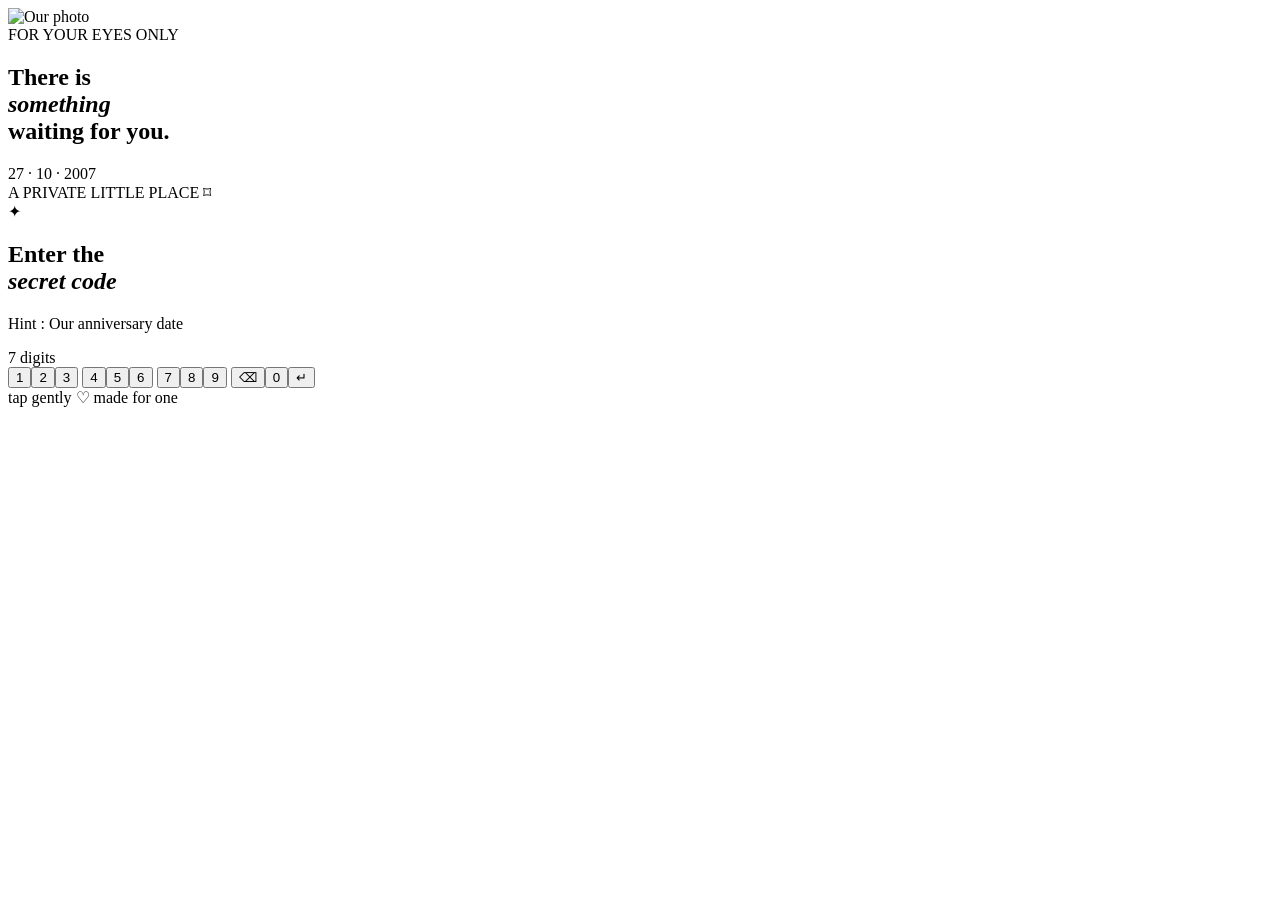
==== index.html @ d56f0968 "Add files via upload" ====
<!DOCTYPE html>
<html lang="en">
<head>
<meta charset="UTF-8">
<meta name="viewport" content="width=device-width,initial-scale=1">
<title>For You — A Secret Birthday</title>
<link rel="preconnect" href="https://fonts.googleapis.com">
<link href="https://fonts.googleapis.com/css2?family=DM+Sans:wght@400;500;600&family=Playfair+Display:ital,wght@0,500;0,600;1,500&display=swap" rel="stylesheet">
<link rel="stylesheet" href="css/style.css">
</head>
<body class="login">
<div class="grain"></div>
<main class="login-stage">
  <section class="login-visual">
    <div class="photo-frame">
  <img src="assets/cover.jpg" alt="Our photo">
</div>
    <div class="visual-copy">
      <span>FOR YOUR EYES ONLY</span>
      <h1>There is<br><em>something</em><br>waiting for you.</h1>
     
    </div>
    <div class="date-stamp">27 · 10 · 2007</div>
  </section>

  <section class="login-panel">
    <div class="panel-top">
      <span class="tiny-label">A PRIVATE LITTLE PLACE</span>
      <span class="lock">⌑</span>
    </div>
    <div class="login-title">
      <div class="star">✦</div>
      <h2>Enter the<br><i>secret code</i></h2>
      <p>Hint : Our anniversary date</p>
    </div>

    <div class="pin" id="pin">
      <i></i><i></i><i></i><i></i><i></i><i></i><i></i>
    </div>
    <div class="message" id="message">7 digits</div>

    <div class="keypad" id="keypad">
      <button data-k="1">1</button><button data-k="2">2</button><button data-k="3">3</button>
      <button data-k="4">4</button><button data-k="5">5</button><button data-k="6">6</button>
      <button data-k="7">7</button><button data-k="8">8</button><button data-k="9">9</button>
      <button class="soft" data-k="clear">⌫</button><button data-k="0">0</button><button class="soft" data-k="enter">↵</button>
    </div>

    <div class="login-bottom">
      <span>tap gently</span>
      <span>♡</span>
      <span>made for one</span>
    </div>
  </section>
</main>
<script src="js/config.js"></script>
<script src="js/auth.js"></script>
</body>
</html>
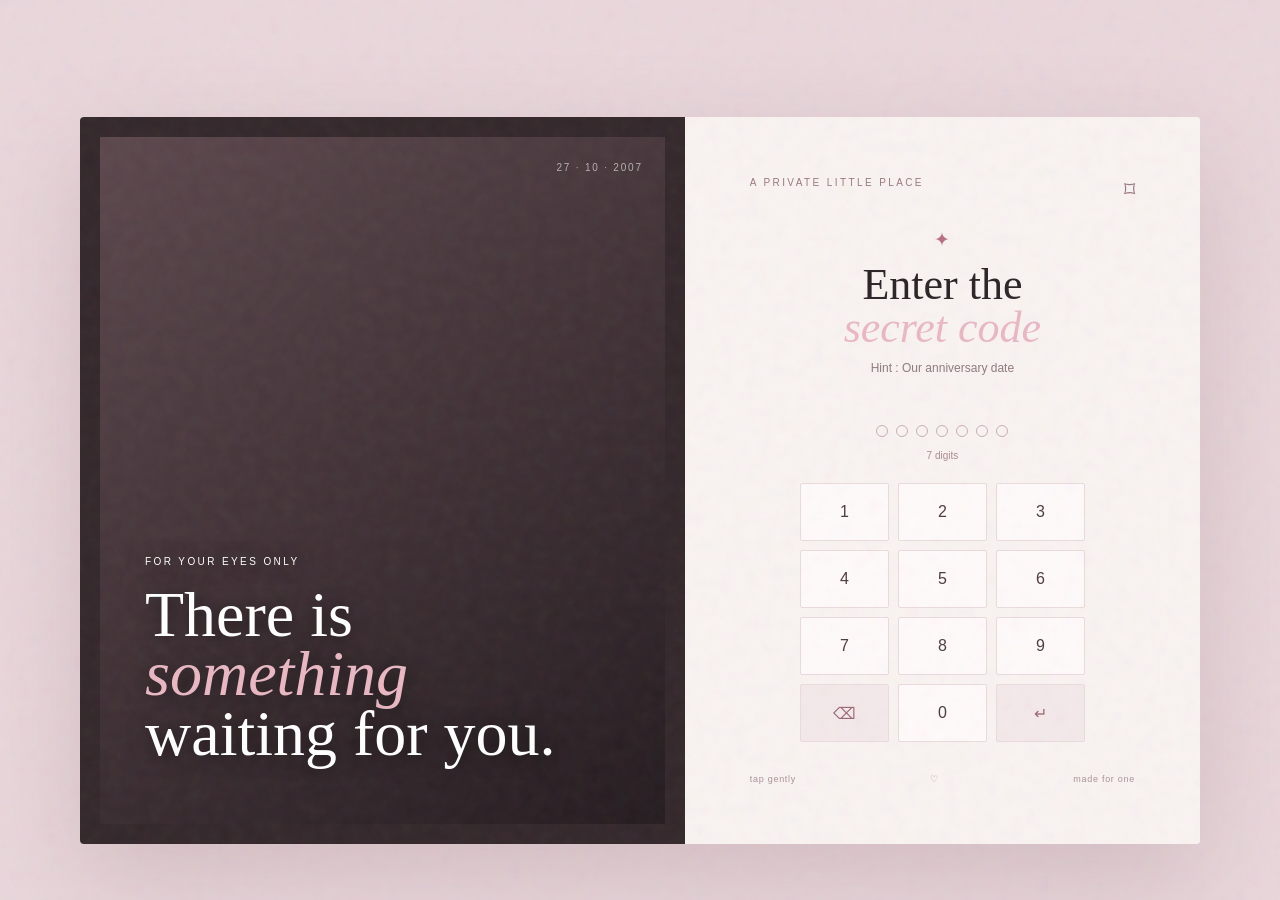
==== commit c56d7258: "Fix HTML formatting in index.html" ====
--- a/index.html
+++ b/index.html
@@ -13,7 +13,7 @@
 <main class="login-stage">
   <section class="login-visual">
     <div class="photo-frame">
-  <img src="assets/cover.jpg" alt="Our photo">
+  
 </div>
     <div class="visual-copy">
       <span>FOR YOUR EYES ONLY</span>
--- a/css/style.css
+++ b/css/style.css
@@ -0,0 +1,1775 @@
+* {
+  box-sizing: border-box
+}
+
+html {
+  scroll-behavior: smooth
+}
+
+body {
+  margin: 0;
+  font-family: "DM Sans", sans-serif;
+  color: #2b2326
+}
+
+button {
+  font: inherit
+}
+
+a {
+  text-decoration: none;
+  color: inherit
+}
+
+.grain:after,
+.cinema-noise:after {
+  content: "";
+  position: fixed;
+  inset: -50%;
+  pointer-events: none;
+  opacity: .055;
+  background-image: url("data:image/svg+xml,%3Csvg viewBox='0 0 160 160' xmlns='http://www.w3.org/2000/svg'%3E%3Cfilter id='n'%3E%3CfeTurbulence type='fractalNoise' baseFrequency='.85' numOctaves='4' stitchTiles='stitch'/%3E%3C/filter%3E%3Crect width='100%25' height='100%25' filter='url(%23n)'/%3E%3C/svg%3E");
+  z-index: 100
+}
+
+.login {
+  min-height: 100vh;
+  background: #ead7dc;
+  display: grid;
+  place-items: center;
+  padding: 25px
+}
+
+.login-stage {
+  width: min(1120px, 100%);
+  min-height: 720px;
+  display: grid;
+  grid-template-columns: 1.08fr .92fr;
+  background: #f8f2f1;
+  box-shadow: 0 35px 100px #74535c33;
+  overflow: hidden;
+  border-radius: 4px;
+  transition: .7s
+}
+
+.login-stage.success {
+  transform: scale(1.03);
+  opacity: 0
+}
+
+.login-visual {
+  position: relative;
+  min-height: 720px;
+  background: #33272b;
+  overflow: hidden
+}
+
+.photo-frame {
+  position: absolute;
+  inset: 20px;
+  background: linear-gradient(145deg, #5c474d, #241b1f);
+  overflow: hidden
+}
+
+.photo-placeholder {
+  position: absolute;
+  inset: 0;
+  display: grid;
+  place-content: center;
+  text-align: center;
+  color: #e6cfd4;
+  letter-spacing: .18em;
+  font-size: 12px;
+  background: radial-gradient(circle at 50% 35%, #80606a, #2c2226 70%)
+}
+
+.placeholder-mark {
+  font: 80px "Playfair Display";
+  margin-bottom: 15px
+}
+
+.photo-placeholder small {
+  display: block;
+  letter-spacing: 0;
+  font-size: 10px;
+  opacity: .65;
+  margin-top: 8px
+}
+
+.visual-copy {
+  position: absolute;
+  left: 65px;
+  bottom: 65px;
+  color: #fff;
+  z-index: 2;
+  text-shadow: 0 2px 20px #0009
+}
+
+.visual-copy span,
+.tiny-label,
+.overline,
+.chapter {
+  font-size: 10px;
+  letter-spacing: .24em
+}
+
+.visual-copy h1 {
+  font: 500 clamp(42px, 5vw, 73px)/.93 "Playfair Display";
+  margin: 16px 0
+}
+
+.visual-copy em,
+.login-title i,
+h1 i {
+  color: #e9b8c3
+}
+
+.visual-copy p {
+  font-size: 12px;
+  opacity: .75
+}
+
+.date-stamp {
+  position: absolute;
+  right: 42px;
+  top: 45px;
+  color: #fff9;
+  font-size: 10px;
+  letter-spacing: .18em;
+  z-index: 3
+}
+
+.login-panel {
+  padding: 60px 65px;
+  display: flex;
+  flex-direction: column;
+  justify-content: center;
+  background: #f9f3f1
+}
+
+.panel-top {
+  display: flex;
+  justify-content: space-between;
+  color: #9a777f
+}
+
+.lock {
+  font-size: 22px
+}
+
+.login-title {
+  text-align: center;
+  margin: 25px 0 25px
+}
+
+.star {
+  font-size: 19px;
+  color: #b86f7e
+}
+
+.login-title h2 {
+  font: 500 44px/.98 "Playfair Display";
+  margin: 12px 0
+}
+
+.login-title p {
+  font-size: 12px;
+  color: #8e7a7e
+}
+
+.pin {
+  display: flex;
+  justify-content: center;
+  gap: 8px;
+  margin: 13px 0
+}
+
+.pin i {
+  width: 12px;
+  height: 12px;
+  border: 1px solid #c9afb5;
+  border-radius: 50%;
+  transition: .2s
+}
+
+.pin i.on {
+  background: #ad6878;
+  border-color: #ad6878;
+  box-shadow: 0 0 0 4px #ad68781a
+}
+
+.message {
+  text-align: center;
+  height: 18px;
+  color: #aa8b91;
+  font-size: 10px;
+  margin-bottom: 15px
+}
+
+.message.error {
+  color: #b84f63
+}
+
+.keypad {
+  width: 285px;
+  max-width: 100%;
+  margin: auto;
+  display: grid;
+  grid-template-columns: repeat(3, 1fr);
+  gap: 9px
+}
+
+.keypad button {
+  height: 58px;
+  border: 1px solid #eadbdd;
+  background: #fffafa;
+  color: #4b3b40;
+  border-radius: 2px;
+  cursor: pointer;
+  transition: .2s
+}
+
+.keypad button:hover {
+  background: #efdde1;
+  transform: translateY(-2px)
+}
+
+.keypad .soft {
+  background: #f4e9ea;
+  color: #9b6874
+}
+
+.login-bottom {
+  display: flex;
+  justify-content: space-between;
+  font-size: 9px;
+  color: #aa9297;
+  margin-top: 32px;
+  letter-spacing: .08em
+}
+
+.cinema {
+  min-height: 100vh;
+  background: #0d0a0c;
+  color: #f9f2ef;
+  display: grid;
+  place-items: center
+}
+
+.intro {
+  text-align: center;
+  width: min(760px, 90%);
+  position: relative
+}
+
+.intro-line {
+  height: 1px;
+  width: 55px;
+  background: #bd7888;
+  margin: 0 auto 28px
+}
+
+.intro h1 {
+  font: 500 clamp(45px, 7vw, 88px)/.95 "Playfair Display";
+  min-height: 1.9em;
+  margin: 15px 0
+}
+
+.intro-sub {
+  max-width: 510px;
+  margin: 0 auto;
+  color: #a99b9f;
+  line-height: 1.7;
+  font-size: 14px
+}
+
+.ghost-btn {
+  margin-top: 38px;
+  padding: 14px 24px;
+  border: 1px solid #69545a;
+  background: transparent;
+  color: #fff;
+  border-radius: 999px;
+  cursor: pointer
+}
+
+.ghost-btn span {
+  margin-left: 18px;
+  color: #d18b99
+}
+
+.progress {
+  position: fixed;
+  bottom: 30px;
+  left: 50%;
+  transform: translateX(-50%);
+  font-size: 9px;
+  letter-spacing: .2em;
+  color: #73666b
+}
+
+.progress span {
+  display: inline-block;
+  width: 70px;
+  height: 1px;
+  background: #5c4c51;
+  margin: 0 12px 3px
+}
+
+.gift-page,
+.letter-page {
+  min-height: 100vh;
+  background: #eee1dc
+}
+
+.minimal-head {
+  height: 75px;
+  padding: 0 5%;
+  display: flex;
+  align-items: center;
+  justify-content: space-between;
+  font-size: 9px;
+  letter-spacing: .2em;
+  color: #897278;
+  border-bottom: 1px solid #dac8c6
+}
+
+.gift-stage {
+  text-align: center;
+  min-height: calc(100vh - 75px);
+  display: flex;
+  flex-direction: column;
+  align-items: center;
+  justify-content: center
+}
+
+.gift-stage h1 {
+  font: 500 clamp(46px, 7vw, 84px)/.95 "Playfair Display";
+  margin: 17px 0
+}
+
+.subtle {
+  color: #8c777a;
+  font-size: 13px
+}
+
+.gift-box {
+  width: 180px;
+  height: 155px;
+  position: relative;
+  margin: 55px auto 28px;
+  cursor: pointer;
+  filter: drop-shadow(0 30px 25px #5e3b431f)
+}
+
+.box-body {
+  position: absolute;
+  left: 15px;
+  right: 15px;
+  bottom: 0;
+  height: 100px;
+  background: #b97181;
+  border-radius: 3px
+}
+
+.lid {
+  position: absolute;
+  z-index: 4;
+  left: 5px;
+  right: 5px;
+  top: 36px;
+  height: 34px;
+  background: #c88795;
+  border-radius: 3px;
+  transition: .8s
+}
+
+.lid span {
+  color: #f7e4e6
+}
+
+.ribbon-v {
+  position: absolute;
+  z-index: 5;
+  left: 82px;
+  top: 36px;
+  width: 17px;
+  height: 119px;
+  background: #efd3d8
+}
+
+.ribbon-h {
+  position: absolute;
+  z-index: 5;
+  left: 15px;
+  right: 15px;
+  top: 77px;
+  height: 14px;
+  background: #efd3d8
+}
+
+.glow {
+  position: absolute;
+  inset: -50px;
+  background: #e7aeba55;
+  filter: blur(35px);
+  z-index: -1
+}
+
+.gift-box.opened .lid {
+  transform: translateY(-80px) rotate(-4deg);
+  opacity: .1
+}
+
+.gift-box.opened .box-body {
+  transform: translateY(20px);
+  transition: .7s
+}
+
+.gift-box.opened .glow {
+  opacity: 1;
+  transform: scale(1.5)
+}
+
+.dark-btn {
+  border: 0;
+  background: #2e2528;
+  color: white;
+  padding: 14px 24px;
+  border-radius: 999px;
+  cursor: pointer;
+  font-size: 12px;
+  transition: .2s
+}
+
+.dark-btn:hover {
+  transform: translateY(-2px);
+  background: #a86170
+}
+
+.hint {
+  font-size: 9px;
+  color: #a58f93;
+  margin-top: 12px
+}
+
+.memory-page {
+  min-height: 100vh;
+  background: #f4eee9
+}
+
+.memory-main,
+.story-main {
+  width: min(1120px, 90%);
+  margin: auto;
+  padding: 80px 0
+}
+
+.chapter-intro {
+  max-width: 700px;
+  margin-bottom: 55px
+}
+
+.chapter-intro h1 {
+  font: 500 clamp(48px, 7vw, 88px)/.92 "Playfair Display";
+  margin: 18px 0
+}
+
+.chapter-intro p {
+  max-width: 480px;
+  color: #8b787a;
+  line-height: 1.7
+}
+
+.memory-wall {
+  display: grid;
+  grid-template-columns: 1fr 1fr 1fr;
+  gap: 28px;
+  align-items: start
+}
+
+.memory-card {
+  background: #fff;
+  padding: 12px 12px 20px;
+  box-shadow: 0 20px 50px #49323712;
+  transition: .4s
+}
+
+.memory-card:hover {
+  transform: translateY(-8px) rotate(0) !important
+}
+
+.memory-card:nth-child(1) {
+  transform: rotate(-2deg)
+}
+
+.memory-card:nth-child(2) {
+  transform: translateY(65px) rotate(2deg)
+}
+
+.memory-card:nth-child(3) {
+  transform: translateY(10px) rotate(-1deg);
+  grid-column: 2/4
+}
+
+.memory-card:nth-child(4) {
+  transform: translateY(30px) rotate(2deg)
+}
+
+.real-photo {
+  height: 260px;
+  display: grid;
+  place-items: center;
+  background: linear-gradient(135deg, #dac2c6, #efe1da);
+  color: #99777e;
+  font-size: 10px;
+  letter-spacing: .2em
+}
+
+.memory-card.wide .real-photo {
+  height: 320px
+}
+
+.memory-card span {
+  display: block;
+  font-size: 9px;
+  color: #b78a92;
+  margin: 18px 5px 5px
+}
+
+.memory-card h3 {
+  font: 500 25px "Playfair Display";
+  margin: 0 5px
+}
+
+.memory-card p {
+  font-size: 11px;
+  color: #887579;
+  margin: 8px 5px
+}
+
+.next-link {
+  display: block;
+  width: max-content;
+  margin: 70px auto 0;
+  font-size: 12px;
+  letter-spacing: .08em;
+  color: #80686e
+}
+
+.next-link b {
+  font-size: 18px;
+  margin-left: 15px;
+  color: #b36978
+}
+
+.story-page {
+  min-height: 100vh;
+  background: #21191d;
+  color: #f5ebe8
+}
+
+.story-main {
+  padding-bottom: 100px
+}
+
+.centered {
+  text-align: center;
+  margin: 20px auto 85px
+}
+
+.centered p {
+  margin: 0 auto;
+  color: #9e8e91
+}
+
+.story-line {
+  max-width: 760px;
+  margin: auto;
+  border-left: 1px solid #59474c;
+  padding-left: 48px
+}
+
+.story-line article {
+  position: relative;
+  padding: 0 0 75px
+}
+
+.story-line time {
+  position: absolute;
+  left: -71px;
+  top: -2px;
+  width: 45px;
+  height: 45px;
+  border: 1px solid #71565d;
+  border-radius: 50%;
+  display: grid;
+  place-items: center;
+  font-size: 10px;
+  color: #d19aa5;
+  background: #21191d
+}
+
+.story-line small {
+  font-size: 9px;
+  letter-spacing: .18em;
+  color: #b87986
+}
+
+.story-line h2 {
+  font: 500 35px "Playfair Display";
+  margin: 13px 0
+}
+
+.story-line p {
+  color: #a69598;
+  line-height: 1.8;
+  font-size: 13px;
+  max-width: 560px
+}
+
+.letter-stage {
+  min-height: calc(100vh - 75px);
+  display: flex;
+  flex-direction: column;
+  align-items: center;
+  justify-content: center
+}
+
+.envelope-wrap {
+  width: min(600px, 88vw);
+  height: 390px;
+  position: relative;
+  perspective: 1000px;
+  margin-bottom: 35px
+}
+
+.envelope-back {
+  position: absolute;
+  inset: 25px 0 0;
+  background: #c99586;
+  border-radius: 3px;
+  box-shadow: 0 25px 70px #55333b22
+}
+
+
+.letter-sheet {
+  position: absolute;
+  z-index: 3;
+  left: 9%;
+  right: 9%;
+  top: 50px;
+  height: 340px;
+  background: #fffaf2;
+  padding: 22px 28px;
+  box-shadow: 0 10px 35px #533b361c;
+  transition: .9s;
+  overflow: hidden;
+}
+
+.letter-sheet small {
+  font-size: 9px;
+  letter-spacing: .2em;
+  color: #b07680;
+}
+
+.letter-sheet h1 {
+  font: 500 25px "Playfair Display", Georgia, serif;
+  margin: 8px 0 12px;
+}
+
+.letter-sheet p {
+  font-size: 11.5px;
+  line-height: 1.45;
+  color: #000000b0;
+  margin: 0;
+}
+
+
+
+.signature {
+  font: italic 20px "Playfair Display";
+  text-align: right;
+  margin-top: 20px
+}
+
+.envelope-flap {
+  position: absolute;
+  z-index: 5;
+  left: 0;
+  right: 0;
+  top: 25px;
+  height: 180px;
+  background: #d9aa9c;
+  clip-path: polygon(0 0, 100% 0, 50% 100%);
+  transform-origin: top;
+  transition: .9s;
+  filter: drop-shadow(0 2px 2px #6a3d4514)
+}
+
+.envelope-wrap.opened .envelope-flap {
+  transform: rotateX(180deg);
+  z-index: 1
+}
+
+.envelope-wrap.opened .letter-sheet {
+  transform: translateY(-90px);
+  z-index: 6
+}
+
+.secret-page {
+  min-height: 100vh;
+  background: #f2e6e0
+}
+
+.secret-main {
+  width: min(850px, 90%);
+  margin: auto;
+  text-align: center;
+  padding: 95px 0
+}
+
+.secret-main h1 {
+  font: 500 clamp(50px, 7vw, 86px)/.95 "Playfair Display";
+  margin: 18px 0
+}
+
+.secret-main>p {
+  color: #8b767b
+}
+
+.question-card {
+  margin: 55px auto 0;
+  max-width: 620px;
+  background: #fffaf7;
+  padding: 45px;
+  box-shadow: 0 25px 60px #4c343a12;
+  text-align: left
+}
+
+.question-card small {
+  font-size: 9px;
+  letter-spacing: .2em;
+  color: #aa7180
+}
+
+.question-card h2 {
+  font: 500 30px "Playfair Display";
+  margin: 18px 0 28px
+}
+
+.answers {
+  display: grid;
+  gap: 10px
+}
+
+.answers button {
+  padding: 14px;
+  border: 1px solid #dfcacc;
+  background: #fff;
+  border-radius: 3px;
+  text-align: left;
+  cursor: pointer
+}
+
+.answers button:hover {
+  background: #f5e6e8
+}
+
+.good,
+.bad {
+  font-size: 11px;
+  margin-top: 15px
+}
+
+.good {
+  color: #548065
+}
+
+.bad {
+  color: #a75867
+}
+
+.final-page {
+  min-height: 100vh;
+  background: radial-gradient(circle at 50% 35%, #fff5f2, #edd6dc);
+  display: grid;
+  place-items: center;
+  text-align: center;
+  overflow: hidden
+}
+
+.final-main {
+  position: relative;
+  z-index: 2;
+  padding: 50px 20px
+}
+
+.final-main h1 {
+  font: 500 clamp(48px, 7vw, 90px)/.93 "Playfair Display";
+  margin: 18px 0
+}
+
+.final-copy {
+  max-width: 530px;
+  color: #8c767b;
+  line-height: 1.8;
+  font-size: 13px;
+  margin: 0 auto 28px
+}
+
+.cake {
+  width: 190px;
+  height: 170px;
+  position: relative;
+  margin: 0 auto 30px;
+  transition: .4s
+}
+
+.cake-body {
+  position: absolute;
+  left: 20px;
+  right: 20px;
+  bottom: 15px;
+  height: 85px;
+  background: #bd7787;
+  border-radius: 8px 8px 18px 18px
+}
+
+.icing {
+  position: absolute;
+  z-index: 2;
+  left: 20px;
+  right: 20px;
+  top: 65px;
+  height: 30px;
+  background: #fff3ef;
+  border-radius: 50%
+}
+
+.candle {
+  position: absolute;
+  z-index: 3;
+  left: 89px;
+  top: 20px;
+  width: 12px;
+  height: 52px;
+  background: #e8bdc5;
+  border-radius: 4px
+}
+
+.flame {
+  position: absolute;
+  z-index: 5;
+  left: 91px;
+  top: 3px;
+  width: 9px;
+  height: 18px;
+  background: #e9a754;
+  border-radius: 50% 50% 45% 45%;
+  animation: flick 0.65s infinite alternate
+}
+
+@keyframes flick {
+  to {
+    transform: scale(.75);
+    opacity: .65
+  }
+}
+
+.cake.celebrated .flame {
+  opacity: 0;
+  transform: scale(0)
+}
+
+.replay {
+  font-size: 10px;
+  color: #8c767b;
+  margin-top: 18px;
+  cursor: pointer;
+  text-decoration: underline
+}
+
+#confetti {
+  position: fixed;
+  inset: 0;
+  z-index: 10;
+  pointer-events: none
+}
+
+.final-orbit {
+  position: fixed;
+  inset: 10%;
+  border: 1px solid #c0838d33;
+  border-radius: 50%;
+  animation: spin 25s linear infinite;
+  color: #b66d7c;
+  font-size: 24px
+}
+
+@keyframes spin {
+  to {
+    transform: rotate(360deg)
+  }
+}
+
+@media(max-width:800px) {
+  .login {
+    padding: 0
+  }
+
+  .login-stage {
+    grid-template-columns: 1fr;
+    min-height: 100vh
+  }
+
+  .login-visual {
+    min-height: 48vh
+  }
+
+  .login-panel {
+    min-height: 52vh;
+    padding: 35px 25px
+  }
+
+  .visual-copy {
+    left: 35px;
+    bottom: 35px
+  }
+
+  .visual-copy h1 {
+    font-size: 48px
+  }
+
+  .memory-wall {
+    grid-template-columns: 1fr 1fr
+  }
+
+  .memory-card:nth-child(3) {
+    grid-column: 1/3
+  }
+
+  .memory-card:nth-child(2) {
+    transform: translateY(25px)
+  }
+
+  .story-line {
+    padding-left: 35px
+  }
+
+  .story-line time {
+    left: -58px;
+    width: 38px;
+    height: 38px
+  }
+
+  .letter-sheet {
+    padding: 28px
+  }
+
+  .envelope-wrap {
+    height: 350px
+  }
+
+  .question-card {
+    padding: 30px
+  }
+}
+
+@media(max-width:520px) {
+  .memory-wall {
+    grid-template-columns: 1fr
+  }
+
+  .memory-card:nth-child(3) {
+    grid-column: auto
+  }
+
+  .memory-card:nth-child(2),
+  .memory-card:nth-child(3),
+  .memory-card:nth-child(4) {
+    transform: none
+  }
+
+  .real-photo,
+  .memory-card.wide .real-photo {
+    height: 250px
+  }
+
+  .chapter-intro h1 {
+    font-size: 54px
+  }
+
+  .story-line h2 {
+    font-size: 28px
+  }
+
+  .letter-sheet {
+    left: 5%;
+    right: 5%;
+    height: 300px
+  }
+
+  .letter-sheet h1 {
+    font-size: 26px
+  }
+
+  .envelope-wrap {
+    height: 320px
+  }
+
+  .visual-copy h1 {
+    font-size: 42px
+  }
+}
+
+#confetti {
+  position: fixed;
+  inset: 0;
+  width: 100%;
+  height: 100%;
+  pointer-events: none;
+  z-index: 1000;
+}
+
+.photo-frame img {
+  width: 100%;
+  height: 100%;
+  object-fit: cover;
+  display: block;
+  filter: brightness(0.88);
+  transition: transform 1s ease;
+}
+
+.photo-frame:hover img {
+  transform: scale(1.03);
+}
+
+.real-photo {
+  overflow: hidden;
+}
+
+.real-photo img {
+  width: 100%;
+  height: 100%;
+  object-fit: cover;
+  display: block;
+}
+
+.music-btn {
+  display: block;
+  margin: 12px auto;
+  padding: 10px 22px;
+  border: 1px solid currentColor;
+  border-radius: 30px;
+  background: transparent;
+  color: inherit;
+  cursor: pointer;
+  transition: transform 0.2s ease;
+}
+
+.music-btn:hover {
+  transform: scale(1.04);
+}
+
+.music-btn[hidden] {
+  display: none;
+}
+
+#celebrate {
+  position: relative;
+  z-index: 1001;
+  transition: transform 0.25s ease, box-shadow 0.25s ease;
+}
+
+#celebrate:hover {
+  transform: translateY(-3px) scale(1.04);
+  box-shadow: 0 8px 28px rgba(255, 107, 138, 0.3);
+}
+
+.cake-celebrating {
+  animation: birthdayBounce 0.8s ease-in-out infinite alternate;
+}
+
+.wish-area {
+  max-width: 520px;
+  margin: 35px auto;
+  padding: 28px 22px;
+  text-align: center;
+  border: 1px solid rgba(200, 155, 109, 0.5);
+  border-radius: 18px;
+  background: rgba(255, 255, 255, 0.06);
+}
+
+.wish-area[hidden] {
+  display: none !important;
+}
+
+.wish-area textarea {
+  display: block;
+  width: 100%;
+  box-sizing: border-box;
+  margin: 24px 0 16px;
+  padding: 16px;
+  border: 1px solid rgba(200, 155, 109, 0.6);
+  border-radius: 12px;
+  background: rgba(255, 255, 255, 0.08);
+  color: inherit;
+  font: inherit;
+  line-height: 1.7;
+  resize: vertical;
+}
+
+.wish-area textarea::placeholder {
+  color: inherit;
+  opacity: 0.55;
+}
+
+.wish-area textarea:focus {
+  outline: 1px solid #c89b6d;
+}
+
+#wishForm button {
+  margin-top: 8px;
+}
+
+#saveStatus {
+  min-height: 1.5em;
+  font-size: 0.9rem;
+  line-height: 1.6;
+}
+
+@keyframes birthdayBounce {
+  from {
+    transform: translateY(0) rotate(-2deg);
+  }
+
+  to {
+    transform: translateY(-10px) rotate(2deg);
+  }
+}
+
+@media (prefers-reduced-motion: reduce) {
+  .cake-celebrating {
+    animation: none;
+  }
+}
+
+.flame.flame-out {
+  animation: none;
+  opacity: 0;
+  transform: scale(0);
+  transition: opacity 0.3s ease, transform 0.3s ease;
+}
+
+/* ===== BIRTHDAY CINEMA — MIDNIGHT & CHAMPAGNE ===== */
+
+.cinema {
+  position: relative;
+  isolation: isolate;
+  overflow: hidden;
+  min-height: 100vh;
+  color: #fff5ed;
+  background:
+    radial-gradient(ellipse at 50% 42%,
+      rgba(126, 66, 105, 0.42) 0%,
+      transparent 48%),
+    radial-gradient(circle at 12% 12%,
+      rgba(190, 119, 111, 0.17),
+      transparent 32%),
+    radial-gradient(circle at 90% 85%,
+      rgba(181, 137, 76, 0.13),
+      transparent 30%),
+    linear-gradient(145deg, #170f25 0%, #29152e 48%, #100d1b 100%);
+}
+
+/* Soft birthday glow */
+.cinema::before {
+  content: "";
+  position: fixed;
+  inset: 0;
+  z-index: -1;
+  pointer-events: none;
+  background:
+    radial-gradient(circle at 50% 48%,
+      rgba(255, 204, 160, 0.07),
+      transparent 38%);
+}
+
+/* Thin champagne line */
+.cinema .intro-line {
+  width: 75px;
+  height: 2px;
+  background: linear-gradient(90deg,
+      transparent,
+      #e9bd7b,
+      #fff0cf,
+      #e9bd7b,
+      transparent);
+  box-shadow: 0 0 18px rgba(233, 189, 123, 0.35);
+}
+
+/* Small heading */
+.cinema .overline {
+  color: #e9bd9f;
+  letter-spacing: 0.35em;
+}
+
+/* Main typing text */
+.cinema .intro h1 {
+  color: #fff0dc;
+  text-shadow:
+    0 0 35px rgba(237, 182, 151, 0.12),
+    0 4px 30px rgba(0, 0, 0, 0.2);
+}
+
+/* Birthday button */
+.cinema .ghost-btn {
+  position: relative;
+  padding: 15px 27px;
+  color: #fff2e2;
+  border: 1px solid rgba(233, 189, 123, 0.62);
+  background: linear-gradient(135deg,
+      rgba(119, 64, 92, 0.48),
+      rgba(54, 32, 62, 0.75));
+  box-shadow:
+    0 8px 35px rgba(0, 0, 0, 0.2),
+    inset 0 0 18px rgba(233, 189, 123, 0.035);
+  transition:
+    transform 0.3s ease,
+    background 0.3s ease,
+    box-shadow 0.3s ease,
+    border-color 0.3s ease;
+}
+
+.cinema .ghost-btn:hover {
+  transform: translateY(-3px);
+  color: #fffaf2;
+  border-color: #f4d7a2;
+  background: linear-gradient(135deg,
+      #87516e,
+      #52304f);
+  box-shadow:
+    0 10px 35px rgba(184, 112, 136, 0.2),
+    0 0 22px rgba(233, 189, 123, 0.12);
+}
+
+.cinema .ghost-btn span {
+  color: #f2cb87;
+}
+
+/* Page progress */
+.cinema .progress {
+  color: #b9a0b6;
+}
+
+.cinema .progress span {
+  background: linear-gradient(90deg,
+      #a66c91,
+      #e9bd7b);
+}
+
+/* Keep the grain subtle */
+.cinema-noise:after {
+  opacity: 0.035;
+}
+
+
+
+/* =========================================
+   MEMORIES — A COLLECTION OF LITTLE THINGS
+   ========================================= */
+
+.memory-page {
+  min-height: 100vh;
+  background: #f3eee6;
+  color: #34272a;
+  overflow-x: hidden;
+}
+
+.memory-header {
+  min-height: 70px;
+  padding: 0 6%;
+  display: flex;
+  align-items: center;
+  justify-content: space-between;
+  gap: 15px;
+  border-bottom: 1px solid #ded3c7;
+  font-size: 9px;
+  letter-spacing: 0.13em;
+}
+
+.memory-back {
+  color: #806b6a;
+  transition: color 0.3s ease;
+}
+
+.memory-back:hover {
+  color: #b06e7d;
+}
+
+.memory-header-label {
+  color: #a48c80;
+  text-align: center;
+  letter-spacing: 0.2em;
+}
+
+.memory-number {
+  color: #a16e75;
+  white-space: nowrap;
+}
+
+.memory-main {
+  width: min(1100px, 88%);
+  margin: 0 auto;
+  padding: 100px 0 35px;
+}
+
+/* Opening */
+
+.memory-opening {
+  max-width: 760px;
+  margin: 0 auto 100px;
+  position: relative;
+}
+
+.memory-eyebrow {
+  display: flex;
+  align-items: center;
+  gap: 14px;
+  color: #a06e76;
+  font-size: 9px;
+  letter-spacing: 0.25em;
+}
+
+.eyebrow-line {
+  width: 55px;
+  height: 1px;
+  background: #c9a69c;
+}
+
+.memory-opening h1 {
+  margin: 30px 0 25px;
+  font: 400 clamp(64px, 9vw, 112px)/0.91
+        "Playfair Display", Georgia, serif;
+  letter-spacing: -0.065em;
+}
+
+.memory-opening h1 em {
+  color: #ae7780;
+  font-weight: 400;
+}
+
+.memory-opening-bottom {
+  display: flex;
+  justify-content: space-between;
+  align-items: flex-end;
+  gap: 30px;
+  border-top: 1px solid #ded2c7;
+  padding-top: 22px;
+}
+
+.memory-opening-bottom p {
+  max-width: 360px;
+  margin: 0;
+  color: #887775;
+  font-size: 12px;
+  line-height: 2;
+}
+
+.handwritten-note {
+  color: #a46e7b;
+  font: italic 20px "Playfair Display", Georgia, serif;
+  transform: rotate(-5deg);
+  white-space: nowrap;
+}
+
+/* Uneven editorial photo layout */
+
+.memory-wall {
+  display: grid;
+  grid-template-columns: repeat(12, minmax(0, 1fr));
+  gap: 85px 30px;
+  align-items: start;
+}
+
+.memory-card {
+  min-width: 0;
+  padding: 0;
+  background: transparent;
+  box-shadow: none;
+  transition: transform 0.45s ease;
+}
+
+.memory-card:hover {
+  transform: translateY(-5px);
+}
+
+.memory-card-one {
+  grid-column: 1 / 6;
+  grid-row: 1;
+  transform: rotate(-2deg);
+}
+
+.memory-card-two {
+  grid-column: 8 / 13;
+  grid-row: 1;
+  margin-top: 100px;
+  transform: rotate(2deg);
+}
+
+.memory-card-three {
+  grid-column: 3 / 11;
+  grid-row: 2;
+  transform: rotate(0.7deg);
+}
+
+.memory-card-four {
+  grid-column: 1 / 6;
+  grid-row: 3;
+  margin-top: 30px;
+  transform: rotate(1.5deg);
+}
+
+.memory-card-five {
+  grid-column: 8 / 13;
+  grid-row: 3;
+  margin-top: 110px;
+  transform: rotate(-2deg);
+}
+
+/* Photos */
+
+.memory-photo {
+  position: relative;
+  width: 100%;
+  aspect-ratio: 4 / 4.8;
+  padding: 10px;
+  background: #fffdf8;
+  box-shadow:
+    0 4px 8px #39252b08,
+    0 18px 40px #39252b0d;
+  overflow: hidden;
+}
+
+.memory-card-three .memory-photo {
+  aspect-ratio: 1.45 / 1;
+  padding: 12px;
+}
+
+.memory-photo img {
+  width: 100%;
+  height: 100%;
+  display: block;
+  object-fit: cover;
+  object-position: center;
+  filter: saturate(0.88) contrast(0.97);
+  transition:
+    transform 0.8s ease,
+    filter 0.8s ease;
+}
+
+.memory-card:hover .memory-photo img {
+  transform: scale(1.035);
+  filter: saturate(1) contrast(1);
+}
+
+.photo-index {
+  position: absolute;
+  left: 18px;
+  bottom: 18px;
+  padding: 7px 9px;
+  background: #f7f0e8e8;
+  color: #795e5d;
+  font-size: 8px;
+  letter-spacing: 0.16em;
+}
+
+/* Captions */
+
+.memory-caption {
+  padding: 20px 5px 0;
+}
+
+.caption-label {
+  color: #ad7b7c;
+  font-size: 8px;
+  letter-spacing: 0.19em;
+}
+
+.memory-caption h2 {
+  margin: 10px 0 8px;
+  color: #453237;
+  font: 400 clamp(23px, 3vw, 34px)/1.15
+        "Playfair Display", Georgia, serif;
+  letter-spacing: -0.025em;
+}
+
+.memory-caption p {
+  max-width: 310px;
+  margin: 0;
+  color: #897976;
+  font-size: 11px;
+  line-height: 1.9;
+}
+
+/* Quiet quote between memories */
+
+.memory-interlude {
+  grid-column: 6 / 13;
+  grid-row: 2;
+  align-self: center;
+  padding: 15px 5px 15px 30px;
+  border-left: 1px solid #c8a7a0;
+  margin: 25px 0 0;
+}
+
+.interlude-star {
+  display: block;
+  margin-bottom: 18px;
+  color: #b57f83;
+  font-size: 23px;
+}
+
+.memory-interlude p {
+  margin: 0;
+  color: #70575b;
+  font: italic clamp(21px, 3vw, 31px)/1.5
+        "Playfair Display", Georgia, serif;
+}
+
+.interlude-signature {
+  display: block;
+  margin-top: 20px;
+  color: #aa8982;
+  font-size: 9px;
+  letter-spacing: 0.1em;
+}
+
+/* Ending */
+
+.memory-ending {
+  max-width: 570px;
+  margin: 150px auto 90px;
+  text-align: center;
+}
+
+.ending-small {
+  color: #a26f79;
+  font-size: 8px;
+  letter-spacing: 0.25em;
+}
+
+.memory-ending > p {
+  margin: 24px auto 30px;
+  color: #806f6e;
+  font: 400 clamp(23px, 3vw, 31px)/1.6
+        "Playfair Display", Georgia, serif;
+}
+
+.memory-next {
+  display: flex;
+  justify-content: space-between;
+  align-items: center;
+  gap: 20px;
+  max-width: 360px;
+  margin: 0 auto;
+  padding: 18px 0;
+  border-top: 1px solid #d4c2b8;
+  border-bottom: 1px solid #d4c2b8;
+  color: #70565c;
+  font-size: 11px;
+  text-align: left;
+  transition: color 0.3s ease;
+}
+
+.memory-next:hover {
+  color: #b16f80;
+}
+
+.memory-next-arrow {
+  font-size: 22px;
+  transition: transform 0.3s ease;
+}
+
+.memory-next:hover .memory-next-arrow {
+  transform: translate(3px, -3px);
+}
+
+/* Footer */
+
+.memory-footer {
+  display: flex;
+  justify-content: space-between;
+  gap: 15px;
+  padding: 24px 0 12px;
+  border-top: 1px solid #ded3c7;
+  color: #a28c83;
+  font-size: 8px;
+  letter-spacing: 0.16em;
+}
+
+/* Tablet */
+
+@media (max-width: 800px) {
+  .memory-main {
+    width: 88%;
+    padding-top: 75px;
+  }
+
+  .memory-opening {
+    margin-bottom: 75px;
+  }
+
+  .memory-wall {
+    gap: 65px 22px;
+  }
+
+  .memory-card-one {
+    grid-column: 1 / 7;
+  }
+
+  .memory-card-two {
+    grid-column: 8 / 13;
+    margin-top: 65px;
+  }
+
+  .memory-card-three {
+    grid-column: 2 / 12;
+  }
+
+  .memory-interlude {
+    grid-column: 4 / 13;
+    padding-left: 20px;
+  }
+
+  .memory-card-four {
+    grid-column: 1 / 7;
+  }
+
+  .memory-card-five {
+    grid-column: 8 / 13;
+    margin-top: 75px;
+  }
+
+  .memory-ending {
+    margin-top: 110px;
+  }
+}
+
+/* Mobile */
+
+@media (max-width: 520px) {
+  .memory-header {
+    min-height: 60px;
+    padding: 0 5%;
+    gap: 8px;
+    font-size: 7px;
+  }
+
+  .memory-header-label {
+    letter-spacing: 0.1em;
+  }
+
+  .memory-main {
+    width: 86%;
+    padding-top: 65px;
+  }
+
+  .memory-opening {
+    margin-bottom: 65px;
+  }
+
+  .memory-opening h1 {
+    font-size: clamp(58px, 15vw, 78px);
+    margin: 25px 0;
+  }
+
+  .memory-opening-bottom {
+    align-items: flex-start;
+    flex-direction: column;
+    gap: 16px;
+  }
+
+  .handwritten-note {
+    align-self: flex-end;
+    font-size: 18px;
+  }
+
+  .memory-wall {
+    display: flex;
+    flex-direction: column;
+    gap: 55px;
+  }
+
+  .memory-card {
+    width: 88%;
+    margin: 0;
+  }
+
+  .memory-card-one {
+    align-self: flex-start;
+    transform: rotate(-1.5deg);
+  }
+
+  .memory-card-two {
+    align-self: flex-end;
+    transform: rotate(1.5deg);
+  }
+
+  .memory-card-three {
+    width: 100%;
+    transform: rotate(-0.5deg);
+  }
+
+  .memory-card-four {
+    align-self: flex-start;
+    transform: rotate(1.5deg);
+  }
+
+  .memory-card-five {
+    align-self: flex-end;
+    transform: rotate(-1.5deg);
+  }
+
+  .memory-photo {
+    aspect-ratio: 4 / 4.6;
+    padding: 8px;
+  }
+
+  .memory-card-three .memory-photo {
+    aspect-ratio: 1 / 1;
+    padding: 9px;
+  }
+
+  .memory-caption {
+    padding-top: 17px;
+  }
+
+  .memory-caption h2 {
+    font-size: 27px;
+  }
+
+  .memory-interlude {
+    width: 90%;
+    margin: 10px auto;
+    padding: 5px 0 5px 20px;
+  }
+
+  .memory-interlude p {
+    font-size: 24px;
+  }
+
+  .memory-ending {
+    margin: 90px auto 70px;
+  }
+
+  .memory-ending > p {
+    font-size: 24px;
+  }
+
+  .memory-footer {
+    font-size: 6px;
+    letter-spacing: 0.09em;
+  }
+}
